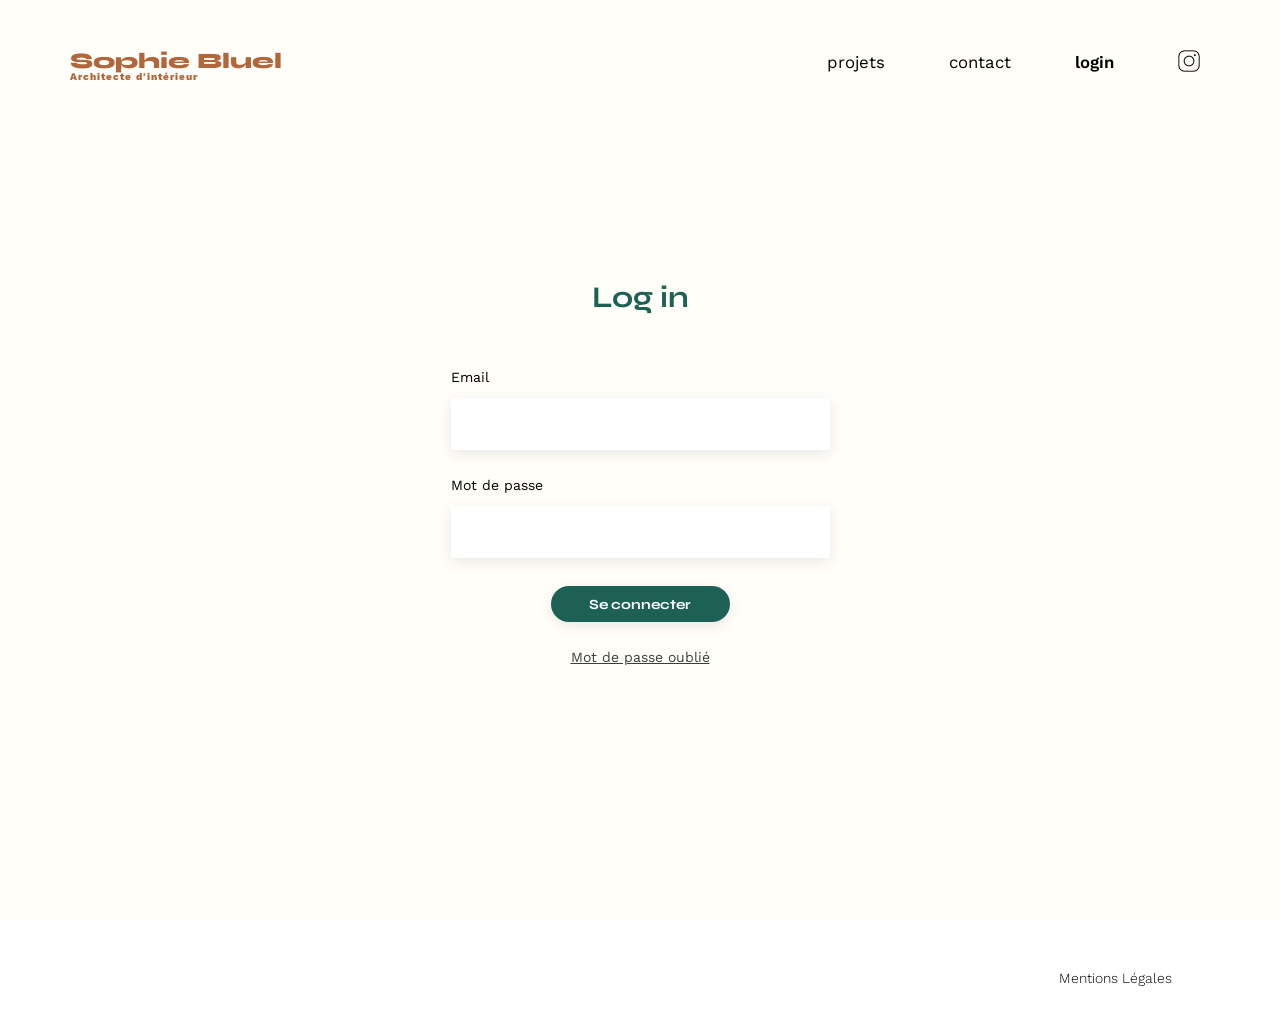
==== login.html @ 89be0ef4 "integration login" ====
<!doctype html>
<html lang="fr">
  <head>
    <meta charset="UTF-8" />
    <title>Sophie Bluel - Architecte d'intérieur</title>
    <meta name="viewport" content="width=device-width, initial-scale=1.0" />
    <link rel="preconnect" href="https://fonts.googleapis.com" />
    <link rel="preconnect" href="https://fonts.gstatic.com" crossorigin />
    <link
      href="https://fonts.googleapis.com/css2?family=Syne:wght@700;800&family=Work+Sans&display=swap"
      rel="stylesheet"
    />
    <meta name="description" content="" />
    <link rel="stylesheet" href="./assets/style.css" />
    <script type="module" src="./assets/script.js" defer></script>
  </head>
  <body>
    <header>
      <h1>
        <a href="index.html"
          >Sophie Bluel <span>Architecte d'intérieur</span></a
        >
      </h1>
      <nav>
        <ul>
          <li>projets</li>
          <li>contact</li>
          <li><a href="login.html" class="active">login</a></li>
          <li><img src="./assets/icons/instagram.png" alt="Instagram" /></li>
        </ul>
      </nav>
    </header>
    <main>
      <section id="login">
        <h2>Log in</h2>
        <form action="#" method="post">
          <label for="email">Email</label>
          <input type="email" name="email" id="email" />
          <label for="mdp">Mot de passe</label>
          <input type="password" name="mdp" id="mdp" />
          <input type="submit" value="Se connecter" />
        </form>
        <a href="#">Mot de passe oublié</a>
      </section>
    </main>
    <footer>
      <nav>
        <ul>
          <li>Mentions Légales</li>
        </ul>
      </nav>
    </footer>
  </body>
</html>
---- assets/style.css ----
/* http://meyerweb.com/eric/tools/css/reset/
   v2.0 | 20110126
   License: none (public domain)
*/

html, body, div, span, applet, object, iframe,
h1, h2, h3, h4, h5, h6, p, blockquote, pre,
a, abbr, acronym, address, big, cite, code,
del, dfn, em, img, ins, kbd, q, s, samp,
small, strike, strong, sub, sup, tt, var,
b, u, i, center,
dl, dt, dd, ol, ul, li,
fieldset, form, label, legend,
table, caption, tbody, tfoot, thead, tr, th, td,
article, aside, canvas, details, embed,
figure, figcaption, footer, header, hgroup,
menu, nav, output, ruby, section, summary,
time, mark, audio, video {
	margin: 0;
	padding: 0;
	border: 0;
	font-size: 100%;
	font: inherit;
	vertical-align: baseline;
}
/* HTML5 display-role reset for older browsers */
article, aside, details, figcaption, figure,
footer, header, hgroup, menu, nav, section {
	display: block;
}
body {
	line-height: 1;
	background-color: #FFFEF8;
}
ol, ul {
	list-style: none;
}
blockquote, q {
	quotes: none;
}
blockquote:before, blockquote:after,
q:before, q:after {
	content: '';
	content: none;
}
table {
	border-collapse: collapse;
	border-spacing: 0;
}
/** end reset css**/
body {
	font-family: 'Work Sans' ;
	font-size: 14px;
}

header, main, footer nav{
	max-width: 1140px;
	margin:auto;
}
header {
	display: flex;
	justify-content: space-between;
	padding: 50px 0;
}
header nav img{
	width: 22px;
	height: 22px;
}
section {
	margin: 50px 0
}

h1 a{
	display: flex;
	flex-direction: column;
	font-family: 'Syne';
	font-size: 22px;
	font-weight: 800;
	color: #B1663C;
	text-decoration: none;
}

h1 span {
	font-family: 'Work Sans';
	font-size:10px;
	letter-spacing: 0.1em;
}

h2{
	font-family: 'Syne';
	font-weight: 700;
	font-size: 30px;
	color: #1D6154
}
nav ul {
	display: flex;
	align-items: center;
	list-style-type: none;
	column-gap: 44px;

}
nav li {
	padding: 0 10px;
	font-size: 1.2em;
}
nav a{
	text-decoration: none;
	color: #000;
	&:hover{
		color: #B1663C;
		font-weight: 600;
	}
	&.active{
		font-weight: 600;
	}
}
li:hover {
	color: #B1663C;
}

#introduction {
	display: flex;
	align-items: center;
}
#introduction figure {
	flex: 1
}
#introduction img {
	display: block;
	margin: auto;
	width: 80%;
}

#introduction article {
	flex: 1
}
#introduction h2 {
	margin-bottom: 1em;
}

#introduction p {
	margin-bottom: 0.5em;
}
#portfolio h2 {
	text-align: center;
}

#portfolio nav{
	display: flex;
	justify-content: center;
	margin: 50px auto;
	column-gap: 10px;
	
	button{
		font-family: 'Syne';
		background: #fff;
		border: 1px solid #1D6154;
		border-radius: 60px;
		color: #1D6154;
		font-size: 1.2em;
		padding: 9px 15px;
		&:hover, &.select{
			cursor: pointer;
			background-color: #1D6154;
			color: #fff;
		}
	}
}
.gallery {
	width: 100%;
	display: grid;
	grid-template-columns: 1fr 1fr 1fr;
	grid-column-gap: 20px;
	grid-row-gap: 20px;
}

.gallery img {
	width: 100%;

}
#contact {
	width: 50%;
	margin: auto;
}
#login{
	width: 379px;
	margin: 150px auto 255px;
}
#contact > *,
#login > *{
	text-align: center;

}
#contact h2,
#login h2{
	margin-bottom: 20px;
}
#contact form,
#login form {
	text-align: left;
	margin-top:30px;
	display: flex;
	flex-direction: column;
}

input {
	height: 50px;
	font-size: 1.2em;
	border: none;
	box-shadow: 0px 4px 14px rgba(0, 0, 0, 0.09);
}
#contact label,
#login label {
	margin: 2em 0 1em 0;
}
#contact textarea {
	border: none;
	box-shadow: 0px 4px 14px rgba(0, 0, 0, 0.09);
}
#login a{
	display: block;
	color: #3D3D3D;
}
input{
	background-color: #fff;
}

input[type="submit"]{
	font-family: 'Syne';
	font-weight: 700;
	font-size: 14px;
	color: white;
	background-color: #1D6154;
	margin: 2em auto;
	width: 179px;
	height: 36px;
	text-align: center;
	border-radius: 60px;
	&:hover{
		cursor: pointer;
	}
}
footer{
	background: #fff;
}
footer nav{
	padding: 24px 0 20px 0;
}
footer nav ul {
	display: flex;
	justify-content: flex-end;
	margin: 2em;
	
	li{
		font-weight: 300;
		font-size: 14px;
	}
}
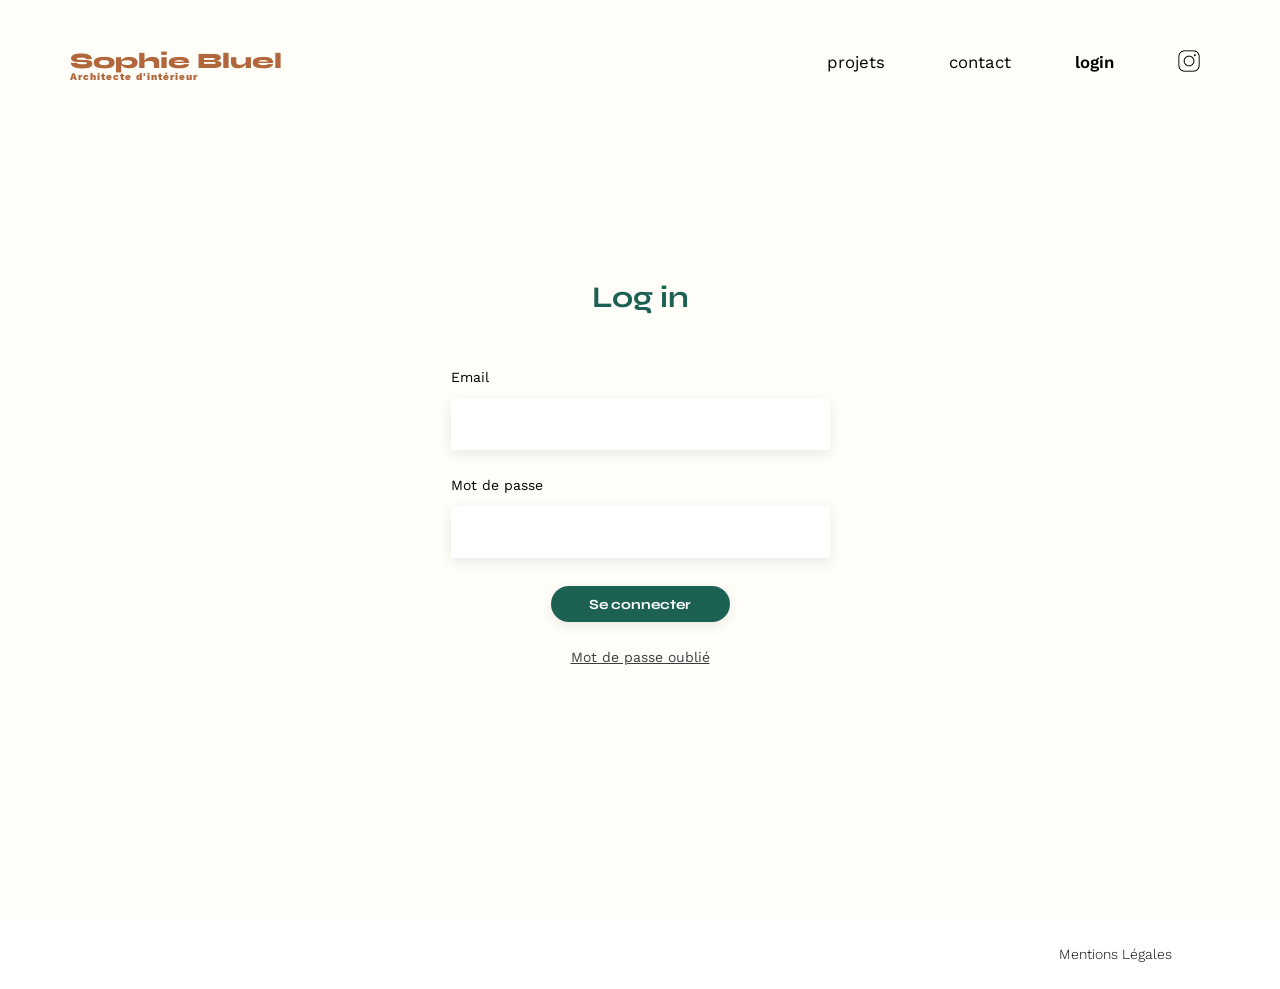
==== commit 94f13c7b: "reorganisation code et login redirect si ok" ====
--- a/login.html
+++ b/login.html
@@ -12,7 +12,7 @@
     />
     <meta name="description" content="" />
     <link rel="stylesheet" href="./assets/style.css" />
-    <script type="module" src="./assets/script.js" defer></script>
+    <script type="module" src="./assets/script/login.js" defer></script>
   </head>
   <body>
     <header>
--- a/assets/style.css
+++ b/assets/style.css
@@ -51,6 +51,9 @@
 body {
 	font-family: 'Work Sans' ;
 	font-size: 14px;
+	display: flex;
+	flex-direction: column;
+	min-height: 100vh;
 }
 
 header, main, footer nav{
@@ -59,12 +62,16 @@
 }
 header {
 	display: flex;
+	width: 100%;
 	justify-content: space-between;
 	padding: 50px 0;
 }
 header nav img{
 	width: 22px;
 	height: 22px;
+}
+main{
+	flex: 1;
 }
 section {
 	margin: 50px 0
@@ -203,28 +210,33 @@
 	flex-direction: column;
 }
 
+#contact label,
+#login label {
+	margin: 2em 0 1em 0;
+}
+#contact textarea {
+	border: none;
+	box-shadow: 0px 4px 14px rgba(0, 0, 0, 0.09);
+}
+#login a{
+	display: block;
+	color: #3D3D3D;
+}
+
+.message-erreur{
+	border: 2px solid red;
+	color: red;
+	padding: 15px;
+	margin-bottom: 10px;
+}
+
 input {
 	height: 50px;
 	font-size: 1.2em;
 	border: none;
 	box-shadow: 0px 4px 14px rgba(0, 0, 0, 0.09);
-}
-#contact label,
-#login label {
-	margin: 2em 0 1em 0;
-}
-#contact textarea {
-	border: none;
-	box-shadow: 0px 4px 14px rgba(0, 0, 0, 0.09);
-}
-#login a{
-	display: block;
-	color: #3D3D3D;
-}
-input{
 	background-color: #fff;
 }
-
 input[type="submit"]{
 	font-family: 'Syne';
 	font-weight: 700;
@@ -243,13 +255,10 @@
 footer{
 	background: #fff;
 }
-footer nav{
-	padding: 24px 0 20px 0;
-}
 footer nav ul {
 	display: flex;
 	justify-content: flex-end;
-	margin: 2em;
+	padding: 2em;
 	
 	li{
 		font-weight: 300;
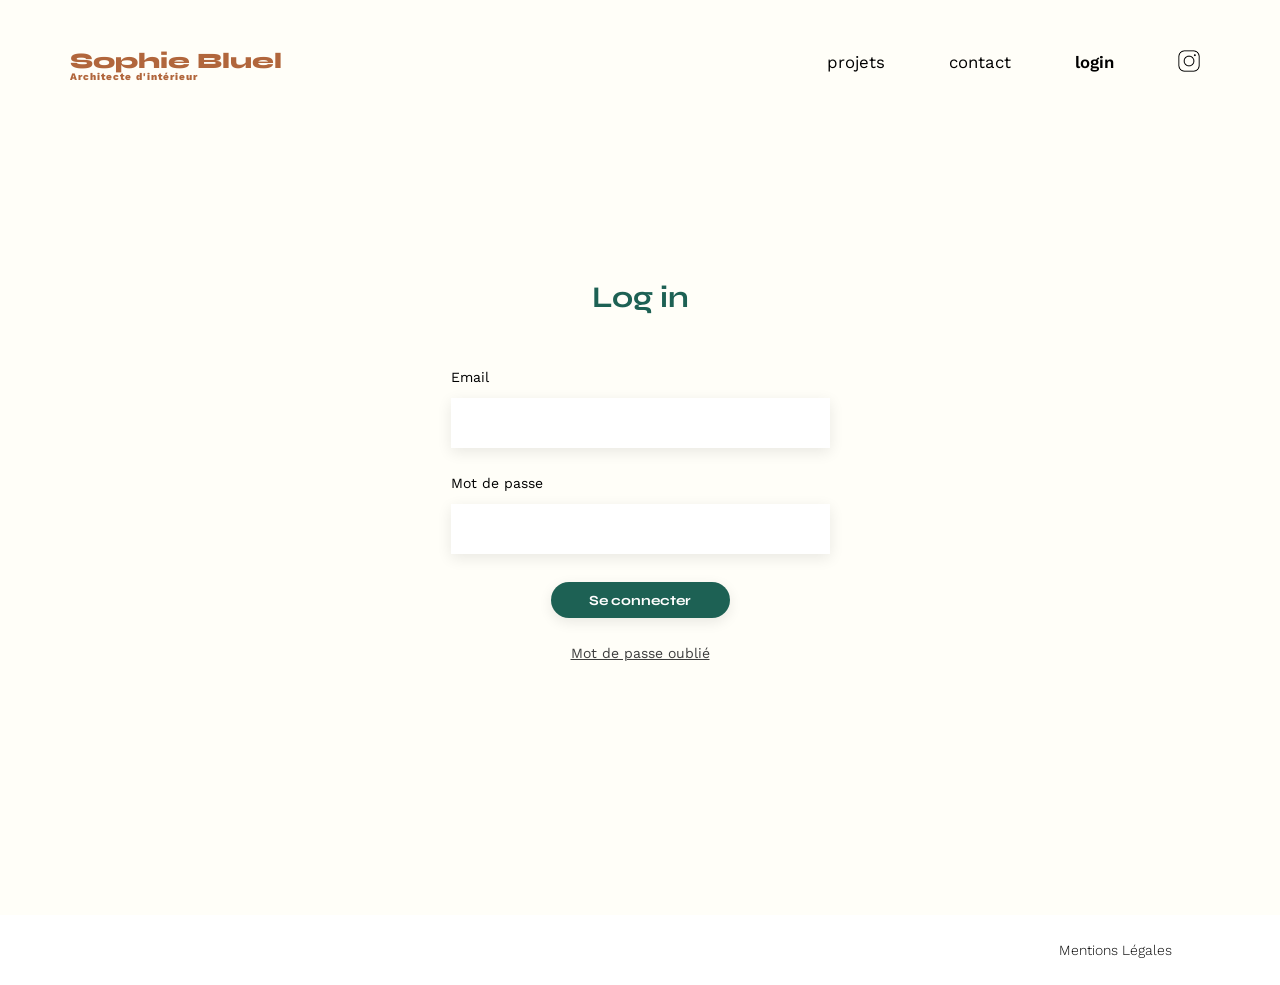
==== commit e2b0cdc1: "ajout de la fonctionnalité d'ajout de photo" ====
--- a/login.html
+++ b/login.html
@@ -23,9 +23,9 @@
       </h1>
       <nav>
         <ul>
-          <li>projets</li>
+          <li><a href="index.html">projets</a></li>
           <li>contact</li>
-          <li><a href="login.html" class="active">login</a></li>
+          <li><a href="login.html" class="active" id="lien-login">login</a></li>
           <li><img src="./assets/icons/instagram.png" alt="Instagram" /></li>
         </ul>
       </nav>
@@ -34,9 +34,9 @@
       <section id="login">
         <h2>Log in</h2>
         <form action="#" method="post">
-          <label for="email">Email</label>
+          <label for="email" id="labelemail">Email</label>
           <input type="email" name="email" id="email" />
-          <label for="mdp">Mot de passe</label>
+          <label for="mdp" id="labelmdp">Mot de passe</label>
           <input type="password" name="mdp" id="mdp" />
           <input type="submit" value="Se connecter" />
         </form>
--- a/assets/style.css
+++ b/assets/style.css
@@ -28,6 +28,9 @@
 footer, header, hgroup, menu, nav, section {
 	display: block;
 }
+*{
+	box-sizing: border-box;
+}
 body {
 	line-height: 1;
 	background-color: #FFFEF8;
@@ -147,6 +150,9 @@
 
 #introduction p {
 	margin-bottom: 0.5em;
+}
+#portfolio{
+	margin-top: 139px;
 }
 #portfolio h2 {
 	text-align: center;
@@ -183,7 +189,6 @@
 
 .gallery img {
 	width: 100%;
-
 }
 #contact {
 	width: 50%;
@@ -230,12 +235,18 @@
 	margin-bottom: 10px;
 }
 
-input {
+input, select {
 	height: 50px;
 	font-size: 1.2em;
 	border: none;
 	box-shadow: 0px 4px 14px rgba(0, 0, 0, 0.09);
 	background-color: #fff;
+}
+select{
+	appearance: none;
+	&:after{
+		content: ""
+	}
 }
 input[type="submit"]{
 	font-family: 'Syne';
@@ -251,6 +262,9 @@
 	&:hover{
 		cursor: pointer;
 	}
+	&:disabled{
+		cursor: inherit;
+	}
 }
 footer{
 	background: #fff;
@@ -266,4 +280,232 @@
 	}
 }
 
-
+/** Mode connecté **/
+.banniere-login{
+	background-color: #000;
+	color: #fff;
+	display: flex;
+	height: 59px;
+	justify-content: center;
+    align-items: center;
+	font-size: 16px;
+	i{
+		margin-right: 12px;
+	}
+}
+#portfolio{
+	h2{
+		display: flex;
+		align-items: center;
+		justify-content: center;
+		button{
+			border: none;
+			background-color: transparent;
+			margin-left: 31px;
+			font-family: 'Work Sans';
+			font-size: 14px;
+
+			&:hover{
+				cursor: pointer;
+			}
+		}
+	}
+	h2:has(button){
+		margin-left: 120px;
+		margin-bottom: 92px;
+	}
+}
+
+/** Modale */
+.modale{
+	position: fixed;
+	top: 0;
+	left: 0;
+	width: 100%;
+	height: 100%;
+	background-color: rgba(0, 0, 0, 0.3);
+	display: flex;
+	align-items: center;
+	justify-content: center;
+	&.hidden{
+		display: none;
+	}
+}
+.modale-wrapper{
+	position: relative;
+	overflow: auto;
+	width: 630px;
+	max-width: calc(100vw - 20px);
+	max-height: calc(100vh - 20px);
+	padding: 45px 105px;
+	background-color: #fff;
+	border-radius: 10px;
+
+	h2{
+		font-family: 'Work Sans';
+		font-size: 26px;
+		text-align: center;
+		color: #000;
+		margin-bottom: 52px;
+		margin-top: 15px;
+	}
+	hr{
+		color: #B3B3B3;
+		margin-top: 67px;
+		margin-bottom: 38px;
+
+		&.hidden{
+			display:none;
+		}
+	}
+}
+
+.ajout-photo{
+	font-family: 'Syne';
+	font-weight: 700;
+	font-size: 14px;
+	color: white;
+	background-color: #1D6154;
+	margin: 0 auto;
+	display: block;
+	width: 237px;
+	height: 36px;
+	text-align: center;
+	border: none;
+	border-radius: 60px;
+	cursor: pointer;
+
+	&.hidden{
+		display:none;
+	}
+}
+.modale-close{
+	position: absolute;
+	top: 26px;
+	right: 30px;
+	padding: 6px;
+	cursor: pointer;
+	background: transparent;
+	border: none;
+	font-size: 20px;
+}
+.modale-back{
+	position: absolute;
+	top: 26px;
+	left: 30px;
+	cursor: pointer;
+	background: transparent;
+	border: none;
+	font-size: 20px;
+	&.hidden{
+		display:none;
+	}
+}
+
+.modale-gallery {
+	width: 100%;
+	display: grid;
+	grid-template-columns: repeat(5, 1fr);	
+	grid-column-gap: 9px;
+	grid-row-gap: 29px;
+
+	&.hidden{
+		display:none;
+	}
+	
+	img {
+		width: 100%;
+	}
+	figure{
+		position: relative;
+	}
+	button{
+		position: absolute;
+		top: 6px;
+		right: 5px;
+		background-color: #000;
+		border: none;
+		border-radius: 2px;
+		color: #fff;
+		width: 17px;
+		height: 17px;
+		display: flex;
+		align-items: center;
+		justify-content: center;
+		padding: 3px;
+		cursor: pointer;
+		font-size: 9px;
+	}
+}
+
+.modale-form{
+	display: flex;
+	flex-direction: column;
+
+	label{
+		margin: 2em 0 1em 0;
+
+		&.file-form{
+			margin: 0;
+		}
+	}
+	hr{
+		margin: 47px 0 0;
+	}
+
+	input[type="submit"]:disabled{
+		background-color: #A7A7A7;
+	}
+
+	&.hidden{
+		display:none;
+	}
+}
+#photo{
+	display: none;
+}
+.file-form{
+	background-color: #E8F1F6;
+	display: flex;
+	flex-direction: column;
+	align-items: center;
+	padding: 20px;
+	cursor: pointer;
+	border-radius: 3px;
+
+	.img-form{
+		background-image: url("data:image/svg+xml,%3Csvg width='69' height='60' viewBox='0 0 69 60' fill='none' xmlns='http://www.w3.org/2000/svg'%3E%3Cpath d='M59.6207 6.38793C60.7918 6.38793 61.75 7.34612 61.75 8.51724V51.0768L61.0846 50.2118L42.9855 26.7894C42.3866 26.0042 41.4417 25.5517 40.4569 25.5517C39.4721 25.5517 38.5405 26.0042 37.9283 26.7894L26.8825 41.0824L22.8235 35.3998C22.2247 34.5614 21.2665 34.069 20.2284 34.069C19.1904 34.069 18.2322 34.5614 17.6334 35.4131L6.9868 50.3183L6.38793 51.1434V51.1034V8.51724C6.38793 7.34612 7.34612 6.38793 8.51724 6.38793H59.6207ZM8.51724 0C3.81945 0 0 3.81945 0 8.51724V51.1034C0 55.8012 3.81945 59.6207 8.51724 59.6207H59.6207C64.3185 59.6207 68.1379 55.8012 68.1379 51.1034V8.51724C68.1379 3.81945 64.3185 0 59.6207 0H8.51724ZM19.1638 25.5517C20.0027 25.5517 20.8333 25.3865 21.6083 25.0655C22.3834 24.7444 23.0876 24.2739 23.6807 23.6807C24.2739 23.0876 24.7444 22.3834 25.0655 21.6083C25.3865 20.8333 25.5517 20.0027 25.5517 19.1638C25.5517 18.3249 25.3865 17.4943 25.0655 16.7192C24.7444 15.9442 24.2739 15.24 23.6807 14.6468C23.0876 14.0537 22.3834 13.5831 21.6083 13.2621C20.8333 12.9411 20.0027 12.7759 19.1638 12.7759C18.3249 12.7759 17.4943 12.9411 16.7192 13.2621C15.9442 13.5831 15.24 14.0537 14.6468 14.6468C14.0537 15.24 13.5831 15.9442 13.2621 16.7192C12.9411 17.4943 12.7759 18.3249 12.7759 19.1638C12.7759 20.0027 12.9411 20.8333 13.2621 21.6083C13.5831 22.3834 14.0537 23.0876 14.6468 23.6807C15.24 24.2739 15.9442 24.7444 16.7192 25.0655C17.4943 25.3865 18.3249 25.5517 19.1638 25.5517Z' fill='%23B9C5CC'/%3E%3C/svg%3E%0A");
+		width: 68px;
+		height: 60px;
+		margin-bottom: 13px;
+	}
+
+	.btn-form{
+		background-color: #CBD6DC;
+		border-radius: 50px;
+		font-family: 'Work Sans';
+		font-size: 14px;
+		color: #306685;
+		text-align: center;
+		border: none;
+		width: 173px;
+		height: 36px;
+		line-height: 36px;
+		margin-bottom: 7px;
+	}
+	p{
+		font-family: 'Work Sans';
+		font-size: 10px;
+		color: #444444;
+	}	
+
+	&.hidden {
+		padding: 0;
+		.img-form, .btn-form, p{
+			display: none;
+		}
+	}
+}
+.preview-img.hidden{
+	display: none;
+}
